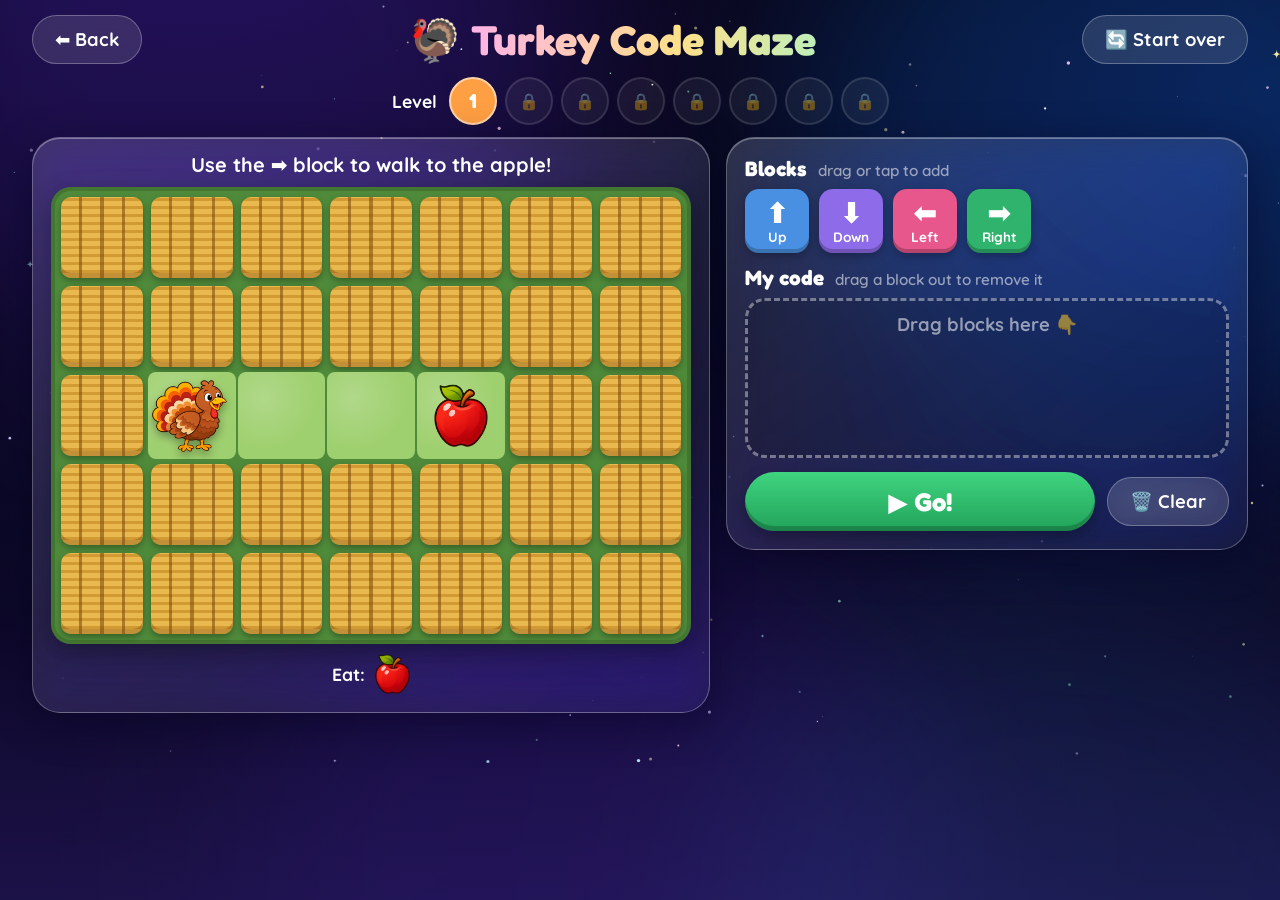
==== holiday/maze/index.html @ c4e60daa "Turkey Code Maze" ====
<!doctype html>
<html lang="en">
<head>
  <meta charset="utf-8">
  <meta name="viewport" content="width=device-width, initial-scale=1">
  <title>Turkey Code Maze</title>
  <meta name="robots" content="noindex">
  <link rel="icon" href="data:image/svg+xml,<svg xmlns='http://www.w3.org/2000/svg' viewBox='0 0 100 100'><text y='.9em' font-size='90'>🦃</text></svg>">
  <link rel="preconnect" href="https://fonts.googleapis.com">
  <link rel="preconnect" href="https://fonts.gstatic.com" crossorigin>
  <link href="https://fonts.googleapis.com/css2?family=Fredoka:wght@600;700&family=Quicksand:wght@500;600;700&display=swap" rel="stylesheet">
  <link rel="stylesheet" href="../../css/magic.css">
  <link rel="stylesheet" href="../activity.css">
  <link rel="stylesheet" href="maze.css">
</head>
<body class="gate-pending">
  <main class="activity-page">
    <header class="activity-top">
      <a class="pill-btn" href="../../holidays.html">⬅️ Back</a>
      <h1><span aria-hidden="true">🦃</span> <span class="holo-text">Turkey Code Maze</span></h1>
      <button class="pill-btn" id="start-over" type="button">🔄 Start over</button>
    </header>

    <nav class="levels" id="levels" aria-label="Levels"></nav>

    <div class="maze-layout">
      <section class="board-side glass">
        <p class="hint" id="hint"></p>
        <div class="board" id="board" aria-label="Maze"></div>
        <div class="food-list" id="food-list" aria-label="Food to eat"></div>
      </section>

      <section class="code-side glass">
        <h2>Blocks <span class="sub">drag or tap to add</span></h2>
        <div class="tray" id="tray"></div>

        <h2>My code <span class="sub">drag a block out to remove it</span></h2>
        <div class="program" id="program">
          <p class="program-hint" id="program-hint">Drag blocks here 👇</p>
        </div>

        <div class="run-row">
          <button class="go-btn" id="go" type="button">▶️ Go!</button>
          <button class="pill-btn" id="clear" type="button">🗑️ Clear</button>
        </div>
        <div class="message" id="message" hidden></div>
      </section>
    </div>
  </main>

  <script src="../gate.js" data-activity="coding-maze"></script>
  <script src="../../js/sky.js"></script>
  <script src="levels.js"></script>
  <script src="maze.js"></script>
</body>
</html>
---- css/magic.css ----
/* ==========================================================
   Shared theme: night sky, aurora, glass, holographic edges
   ========================================================== */

@property --holo-angle {
  syntax: '<angle>';
  initial-value: 0deg;
  inherits: false;
}

:root {
  --night-1: #03030d;
  --night-2: #0a0824;
  --night-3: #140a33;
  --ink: #ffffff;
  --ink-soft: rgba(255, 255, 255, 0.78);
  --ink-faint: rgba(255, 255, 255, 0.55);

  --glass: rgba(255, 255, 255, 0.10);
  --glass-strong: rgba(255, 255, 255, 0.16);
  --glass-edge: rgba(255, 255, 255, 0.28);
  --glass-shadow: 0 10px 40px rgba(5, 0, 30, 0.45);

  --rainbow: #ff6b9d, #ff9f43, #feca57, #7bed9f, #48dbfb, #a29bfe, #d980fa, #ff6b9d;
  --holo-soft: linear-gradient(120deg, #ffd1f1, #c9f0ff 30%, #e3d4ff 55%, #fff4c9 80%, #ffd1f1);

  --radius-lg: 28px;
  --radius-md: 20px;
  --radius-sm: 14px;

  --font: 'Quicksand', 'Nunito', 'Segoe UI', system-ui, sans-serif;
  --font-title: 'Fredoka', 'Quicksand', system-ui, sans-serif;
  --font-tech: 'Orbitron', 'Fredoka', system-ui, sans-serif;

  color-scheme: dark;
}

* { box-sizing: border-box; }
[hidden] { display: none !important; }

html, body { margin: 0; min-height: 100%; }

body {
  font-family: var(--font);
  color: var(--ink);
  background:
    radial-gradient(1200px 700px at 15% -10%, #1c0d4a 0%, transparent 60%),
    radial-gradient(900px 600px at 100% 10%, #071d47 0%, transparent 60%),
    linear-gradient(180deg, var(--night-1) 0%, var(--night-2) 55%, var(--night-3) 100%);
  background-attachment: fixed;
  overflow-x: hidden;
  -webkit-font-smoothing: antialiased;
}

/* ---------- Sky layers ---------- */

.sky {
  position: fixed;
  inset: 0;
  pointer-events: none;
  z-index: 0;
  overflow: hidden;
}

.aurora span {
  position: absolute;
  width: 55vmax;
  height: 55vmax;
  border-radius: 50%;
  filter: blur(90px);
  opacity: 0.3;
  mix-blend-mode: screen;
  animation: drift 26s ease-in-out infinite alternate;
}
.aurora span:nth-child(1) { background: #3a1c8f; top: -20vmax; left: -10vmax; }
.aurora span:nth-child(2) { background: #0f3f99; top: -15vmax; right: -15vmax; animation-delay: -8s; animation-duration: 32s; }
.aurora span:nth-child(3) { background: #2c1373; bottom: -25vmax; left: 20vw; animation-delay: -14s; animation-duration: 38s; }
.aurora span:nth-child(4) { background: #0b4a6b; bottom: -30vmax; right: -10vmax; opacity: 0.2; animation-delay: -4s; }

@keyframes drift {
  0%   { transform: translate(0, 0) scale(1); }
  50%  { transform: translate(6vw, 4vh) scale(1.12); }
  100% { transform: translate(-4vw, 8vh) scale(0.95); }
}

#stars {
  position: absolute;
  inset: 0;
  width: 100%;
  height: 100%;
}

.horizon-glow {
  position: absolute;
  left: 0; right: 0; bottom: 0;
  height: 32vh;
  background: linear-gradient(0deg, rgba(70, 60, 180, 0.16), transparent);
}

/* ---------- Glass ---------- */

.glass {
  background: linear-gradient(145deg, rgba(255, 255, 255, 0.16), rgba(255, 255, 255, 0.05));
  border: 1px solid var(--glass-edge);
  box-shadow: var(--glass-shadow), inset 0 1px 0 rgba(255, 255, 255, 0.35);
  backdrop-filter: blur(18px) saturate(160%);
  -webkit-backdrop-filter: blur(18px) saturate(160%);
  border-radius: var(--radius-lg);
}

/* Rainbow edge drawn as a masked ring */
.holo-edge { position: relative; isolation: isolate; }
.holo-edge::before {
  content: '';
  position: absolute;
  inset: 0;
  padding: 2px;
  border-radius: inherit;
  background: conic-gradient(from var(--holo-angle), var(--rainbow));
  -webkit-mask: linear-gradient(#000 0 0) content-box, linear-gradient(#000 0 0);
  -webkit-mask-composite: xor;
  mask: linear-gradient(#000 0 0) content-box, linear-gradient(#000 0 0);
  mask-composite: exclude;
  opacity: 0.5;
  transition: opacity 0.3s ease;
  animation: holo-spin 6s linear infinite;
  pointer-events: none;
  z-index: 2;
}
@keyframes holo-spin { to { --holo-angle: 360deg; } }

.holo-text {
  background: linear-gradient(90deg, #ffb3e6, #ffe08a, #9ff5d0, #9ad8ff, #d5b8ff, #ffb3e6);
  background-size: 300% 100%;
  -webkit-background-clip: text;
  background-clip: text;
  color: transparent;
  animation: holo-slide 10s linear infinite;
}
@keyframes holo-slide { to { background-position: 300% 0; } }

/* ---------- Sparkles ---------- */

.sparkle {
  position: fixed;
  pointer-events: none;
  z-index: 9999;
  width: 14px;
  height: 14px;
  margin: -7px 0 0 -7px;
  background: var(--c, #fff);
  clip-path: polygon(50% 0, 61% 39%, 100% 50%, 61% 61%, 50% 100%, 39% 61%, 0 50%, 39% 39%);
  animation: sparkle-fade var(--life, 800ms) ease-out forwards;
  filter: drop-shadow(0 0 6px var(--c, #fff));
}
@keyframes sparkle-fade {
  0%   { transform: translate(0, 0) scale(0.2) rotate(0deg); opacity: 1; }
  30%  { transform: translate(calc(var(--dx) * 0.4), calc(var(--dy) * 0.4)) scale(1) rotate(60deg); opacity: 1; }
  100% { transform: translate(var(--dx), var(--dy)) scale(0) rotate(160deg); opacity: 0; }
}

/* ---------- Motion safety ---------- */

@media (prefers-reduced-motion: reduce) {
  *, *::before, *::after {
    animation-duration: 0.001ms !important;
    animation-iteration-count: 1 !important;
    transition-duration: 0.001ms !important;
  }
}
---- holiday/activity.css ----
/* ==========================================================
   Shared by every holiday activity page: layout, top bar, buttons
   ========================================================== */

.activity-page {
  position: relative;
  z-index: 1;
  display: flex;
  flex-direction: column;
  gap: 12px;
  max-width: 1400px;
  margin: 0 auto;
  padding: 14px clamp(12px, 3vw, 32px) 20px;
}

.activity-top {
  display: flex;
  align-items: center;
  justify-content: space-between;
  gap: 16px;
}
.activity-top h1 {
  margin: 0;
  font-family: var(--font-title);
  font-size: clamp(1.7rem, 3.4vw, 2.6rem);
  text-align: center;
}

.pill-btn {
  display: inline-flex;
  align-items: center;
  gap: 8px;
  padding: 12px 22px;
  border-radius: 999px;
  font: 700 1.15rem var(--font);
  color: var(--ink);
  text-decoration: none;
  cursor: pointer;
  background: rgba(255, 255, 255, 0.12);
  border: 1px solid var(--glass-edge);
  backdrop-filter: blur(12px);
  transition: transform 0.15s ease, background 0.2s ease;
  white-space: nowrap;
}
.pill-btn:hover { background: rgba(255, 255, 255, 0.22); transform: translateY(-2px); }
.pill-btn:focus-visible { outline: 4px solid #fff; outline-offset: 3px; }
.pill-btn.confirm { background: #ff6b9d; border-color: #ffb3cd; }

/* ---------- Locked by the teacher (see gate.js) ---------- */

.gate-pending main { visibility: hidden; }

.gate-closed {
  display: flex;
  flex-direction: column;
  align-items: center;
  gap: 12px;
  max-width: 620px;
  margin: 12vh auto 0;
  padding: 40px 24px;
  text-align: center;
  border-radius: var(--radius-lg);
}
.gate-icon { font-size: 4.2rem; filter: drop-shadow(0 0 24px rgba(255, 220, 140, 0.6)); }
.gate-title { font-family: var(--font-title); font-size: 2.2rem; font-weight: 700; }
.gate-sub { font-size: 1.25rem; color: var(--ink-soft); margin-bottom: 8px; }

@media (max-width: 700px) {
  .activity-top h1 { font-size: 1.4rem; }
  .pill-btn { padding: 10px 14px; font-size: 1rem; }
}
---- holiday/maze/maze.css ----
/* ==========================================================
   Turkey Code Maze
   ========================================================== */

/* ---------- Level picker ---------- */
.levels {
  display: flex;
  justify-content: center;
  align-items: center;
  flex-wrap: wrap;
  gap: 8px;
}
.levels .label { font: 700 1.1rem var(--font); margin-right: 4px; }
.levels button {
  width: 48px;
  height: 48px;
  border-radius: 50%;
  font: 700 1.25rem var(--font-title);
  color: var(--ink);
  cursor: pointer;
  background: rgba(255, 255, 255, 0.12);
  border: 2px solid var(--glass-edge);
  transition: transform 0.15s ease;
}
.levels button:hover:not(:disabled) { transform: translateY(-2px); }
.levels button[aria-current="true"] { background: #ff9f43; border-color: #ffd4a8; }
.levels button.done:not([aria-current="true"]) { background: rgba(123, 237, 159, 0.35); }
.levels button:disabled { opacity: 0.45; cursor: not-allowed; font-size: 1rem; }

/* ---------- Layout ---------- */
.maze-layout {
  display: grid;
  grid-template-columns: minmax(0, 1.3fr) minmax(340px, 1fr);
  gap: 16px;
  align-items: start;
}
.board-side, .code-side {
  border-radius: var(--radius-lg);
  padding: 14px 18px 18px;
}
.board-side { display: flex; flex-direction: column; align-items: center; gap: 10px; }
.hint {
  margin: 0;
  font: 700 1.25rem var(--font);
  text-align: center;
}

/* ---------- Maze board ---------- */
.board {
  --cols: 7;
  --rows: 5;
  position: relative;
  width: min(100%, calc((100vh - 300px) * 7 / 5));
  aspect-ratio: 7 / 5;
  display: grid;
  grid-template-columns: repeat(var(--cols), 1fr);
  grid-template-rows: repeat(var(--rows), 1fr);
  padding: 6px;
  border-radius: var(--radius-md);
  background: #4f8a3a;
  box-shadow: inset 0 0 0 4px rgba(0, 0, 0, 0.15), 0 8px 24px rgba(0, 0, 0, 0.3);
  user-select: none;
}
.cell { position: relative; }
.cell.path {
  margin: 1px;
  border-radius: 8px;
  background: #9fd06f radial-gradient(circle at 30% 30%, rgba(255, 255, 255, 0.18), transparent 60%);
}
/* hay bales */
.cell.wall::before {
  content: '';
  position: absolute;
  inset: 4px;
  border-radius: 10px;
  background:
    repeating-linear-gradient(90deg, transparent 0 22%, rgba(120, 70, 10, 0.55) 22% 26%),
    repeating-linear-gradient(0deg, #e9b94f 0 5px, #d29a33 5px 8px);
  box-shadow: inset 0 -5px 0 rgba(120, 70, 10, 0.35), 0 3px 6px rgba(0, 0, 0, 0.3);
}

/* foods and turkey sit on top of the grid, one square each */
.sprite {
  position: absolute;
  left: 6px;
  top: 6px;
  width: calc((100% - 12px) / var(--cols));
  height: calc((100% - 12px) / var(--rows));
  transform: translate(calc(var(--x) * 100%), calc(var(--y) * 100%));
  display: grid;
  place-items: center;
  pointer-events: none;
}
.sprite img { max-width: 70%; max-height: 70%; }
.food { transition: opacity 0.3s ease, scale 0.3s ease; }
.food.eaten { opacity: 0; scale: 0.2; }

.turkey { z-index: 2; transition: transform 0.38s ease-in-out; }
.turkey .bird { display: grid; place-items: center; width: 100%; height: 100%; }
.turkey img { max-width: 92%; max-height: 92%; transition: transform 0.2s ease; filter: drop-shadow(0 4px 4px rgba(0, 0, 0, 0.35)); }
.turkey.face-left img { transform: scaleX(-1); }
.turkey.bonk .bird { animation: wobble 0.6s ease; }
@keyframes wobble {
  0%, 100% { transform: rotate(0); }
  20% { transform: rotate(-16deg); }
  40% { transform: rotate(14deg); }
  60% { transform: rotate(-10deg); }
  80% { transform: rotate(6deg); }
}
.bubble {
  position: absolute;
  bottom: 88%;
  left: 50%;
  translate: -50% 0;
  padding: 6px 14px;
  border-radius: 16px;
  font: 700 1.2rem var(--font-title);
  color: #5a2d0c;
  background: #fff;
  box-shadow: 0 4px 12px rgba(0, 0, 0, 0.3);
  white-space: nowrap;
}

.food-list { display: flex; align-items: center; gap: 10px; font: 700 1.1rem var(--font); }
.food-list img { height: 40px; transition: opacity 0.3s ease, filter 0.3s ease; }
.food-list img.eaten { opacity: 0.35; filter: grayscale(1); }

/* ---------- Code blocks ---------- */
.code-side h2 {
  margin: 4px 0 8px;
  font: 700 1.3rem var(--font-title);
}
.code-side h2 .sub { font: 600 0.95rem var(--font); color: var(--ink-faint); margin-left: 6px; }

.tray { display: flex; flex-wrap: wrap; gap: 10px; margin-bottom: 12px; }

.block {
  display: inline-flex;
  flex-direction: column;
  align-items: center;
  justify-content: center;
  min-width: 64px;
  height: 64px;
  padding: 2px 6px;
  border-radius: 14px;
  font: 700 0.85rem var(--font);
  color: #fff;
  cursor: grab;
  touch-action: none;
  user-select: none;
  border: 0;
  box-shadow: inset 0 -4px 0 rgba(0, 0, 0, 0.22), 0 3px 8px rgba(0, 0, 0, 0.25);
}
.block .icon { font-size: 1.8rem; line-height: 1.1; }
.block.up    { background: #4a90e2; }
.block.down  { background: #8e6be8; }
.block.left  { background: #e8578b; }
.block.right { background: #2fb36d; }
.block.repeat { background: #ff9f43; }
.block:focus-visible { outline: 4px solid #fff; outline-offset: 2px; }

/* repeat block holds other blocks */
.program .block.repeat {
  flex-direction: row;
  align-items: stretch;
  height: auto;
  min-height: 64px;
  padding: 6px;
  gap: 6px;
  cursor: grab;
}
.repeat-head { display: flex; flex-direction: column; align-items: center; justify-content: center; gap: 2px; padding: 0 4px; }
.repeat-head .icon { font-size: 1.5rem; }
.count {
  min-width: 46px;
  padding: 2px 8px;
  border-radius: 10px;
  border: 2px solid rgba(255, 255, 255, 0.8);
  background: rgba(0, 0, 0, 0.18);
  color: #fff;
  font: 700 1.05rem var(--font-title);
  cursor: pointer;
}
.repeat-body {
  display: flex;
  flex-wrap: wrap;
  align-items: center;
  gap: 6px;
  min-width: 76px;
  min-height: 64px;
  padding: 4px;
  border-radius: 10px;
  background: rgba(255, 255, 255, 0.28);
  box-shadow: inset 0 2px 6px rgba(0, 0, 0, 0.2);
}
.repeat-body.drop-here { background: rgba(255, 255, 255, 0.5); }

.program {
  display: flex;
  flex-wrap: wrap;
  align-content: flex-start;
  align-items: center;
  gap: 8px;
  min-height: 160px;
  padding: 12px;
  border-radius: var(--radius-md);
  border: 3px dashed rgba(255, 255, 255, 0.4);
  background: rgba(0, 0, 0, 0.15);
}
.program.drop-here { border-color: #fff; background: rgba(255, 255, 255, 0.08); }
.program-hint { margin: auto; font: 700 1.15rem var(--font); color: var(--ink-faint); }

.drop-mark {
  width: 8px;
  height: 56px;
  border-radius: 4px;
  background: #fff;
  box-shadow: 0 0 10px #fff;
}

.block.dragging { opacity: 0.3; }
.block.ghost {
  position: fixed;
  z-index: 50;
  pointer-events: none;
  transform: rotate(-4deg) scale(1.08);
  box-shadow: 0 12px 26px rgba(0, 0, 0, 0.4);
}
.block.ghost.remove { opacity: 0.55; }

/* block being run lights up */
.block.active { outline: 4px solid #fff; box-shadow: 0 0 18px 4px rgba(255, 255, 255, 0.85); }
.block.repeat.active-loop { outline: 3px dashed #fff; }

body.running .tray, body.running .program, body.running #clear, body.running .levels { pointer-events: none; }
body.running .tray { opacity: 0.5; }

/* ---------- Go / messages ---------- */
.run-row { display: flex; align-items: center; gap: 12px; margin-top: 14px; }
.go-btn {
  flex: 1;
  padding: 14px 20px;
  border-radius: 999px;
  border: 0;
  font: 700 1.6rem var(--font-title);
  color: #fff;
  cursor: pointer;
  background: linear-gradient(180deg, #3fd47f, #22a35b);
  box-shadow: inset 0 -5px 0 rgba(0, 0, 0, 0.2), 0 6px 16px rgba(0, 0, 0, 0.3);
  transition: transform 0.15s ease;
}
.go-btn:hover { transform: translateY(-2px); }
.go-btn.stop { background: linear-gradient(180deg, #ff7a7a, #e04848); }
.go-btn:focus-visible { outline: 4px solid #fff; outline-offset: 3px; }

.message {
  margin-top: 12px;
  padding: 12px 16px;
  border-radius: var(--radius-sm);
  font: 700 1.2rem var(--font);
  text-align: center;
  background: rgba(255, 255, 255, 0.14);
}
.message.win { background: rgba(123, 237, 159, 0.3); }
.message .pill-btn { margin-top: 10px; }

@media (max-width: 900px) {
  .maze-layout { grid-template-columns: 1fr; }
  .board { width: 100%; }
}
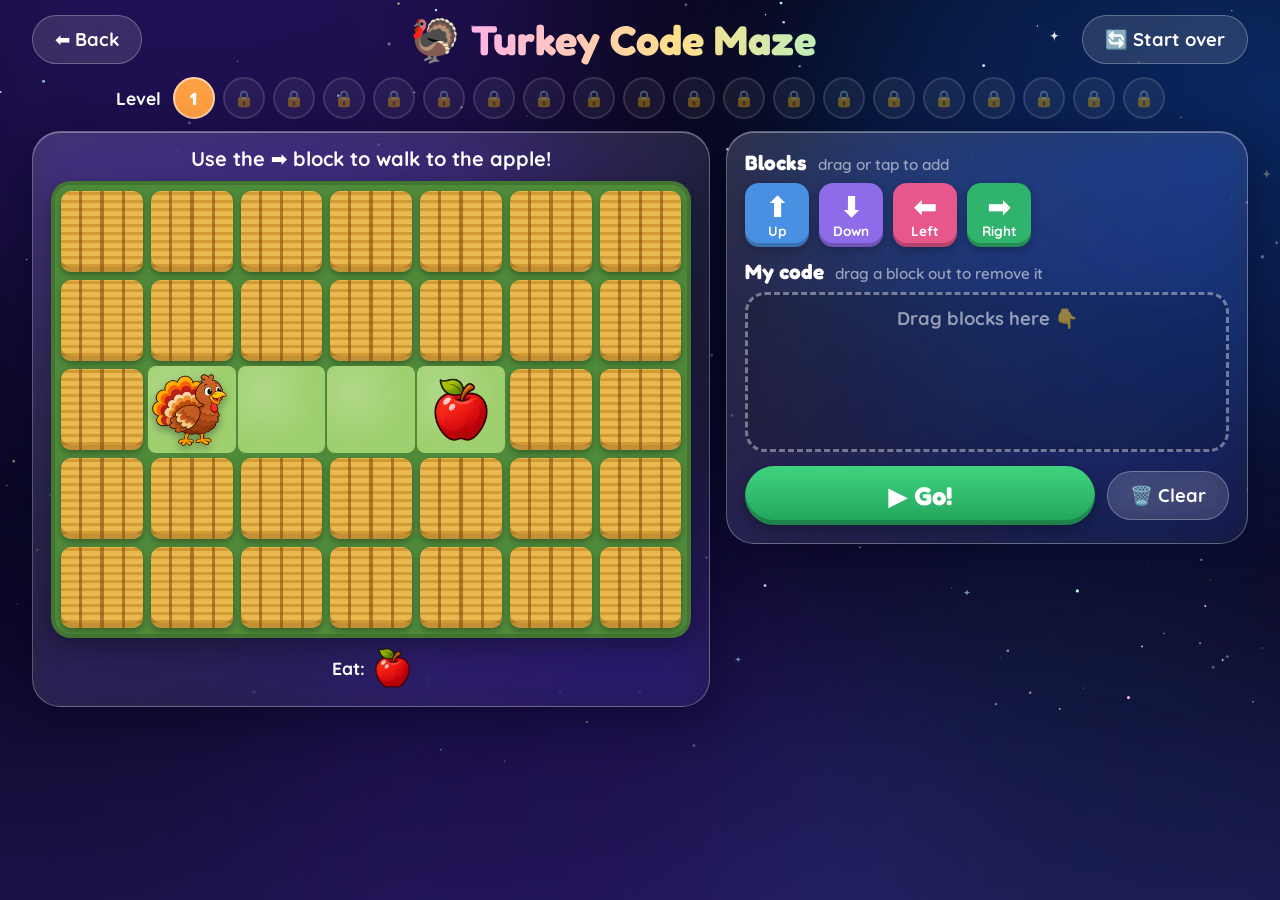
==== commit 73443e3a: "Add files via upload" ====
--- a/holiday/maze/index.html
+++ b/holiday/maze/index.html
@@ -11,7 +11,7 @@
   <link href="https://fonts.googleapis.com/css2?family=Fredoka:wght@600;700&family=Quicksand:wght@500;600;700&display=swap" rel="stylesheet">
   <link rel="stylesheet" href="../../css/magic.css">
   <link rel="stylesheet" href="../activity.css">
-  <link rel="stylesheet" href="maze.css">
+  <link rel="stylesheet" href="maze.css?v=20261116">
 </head>
 <body class="gate-pending">
   <main class="activity-page">
@@ -50,7 +50,7 @@
 
   <script src="../gate.js" data-activity="coding-maze"></script>
   <script src="../../js/sky.js"></script>
-  <script src="levels.js"></script>
-  <script src="maze.js"></script>
+  <script src="levels.js?v=20261116"></script>
+  <script src="maze.js?v=20261116"></script>
 </body>
 </html>
--- a/holiday/maze/maze.css
+++ b/holiday/maze/maze.css
@@ -12,10 +12,10 @@
 }
 .levels .label { font: 700 1.1rem var(--font); margin-right: 4px; }
 .levels button {
-  width: 48px;
-  height: 48px;
+  width: 42px;
+  height: 42px;
   border-radius: 50%;
-  font: 700 1.25rem var(--font-title);
+  font: 700 1.1rem var(--font-title);
   color: var(--ink);
   cursor: pointer;
   background: rgba(255, 255, 255, 0.12);
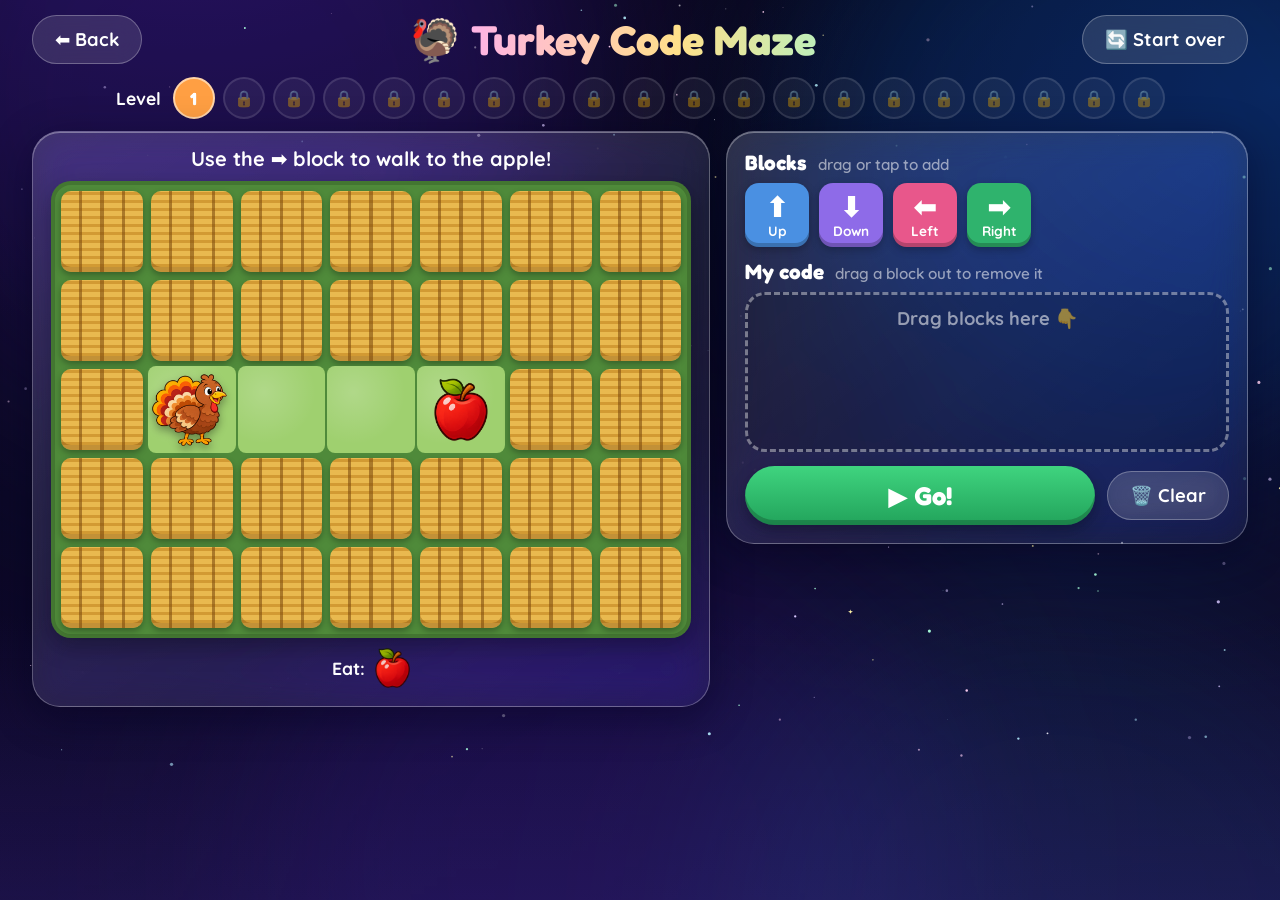
==== commit ca883ad9: "Add files via upload" ====
--- a/holiday/maze/index.html
+++ b/holiday/maze/index.html
@@ -51,6 +51,6 @@
   <script src="../gate.js" data-activity="coding-maze"></script>
   <script src="../../js/sky.js"></script>
   <script src="levels.js?v=20261116"></script>
-  <script src="maze.js?v=20261116"></script>
+  <script src="maze.js?v=20261116b"></script>
 </body>
 </html>
